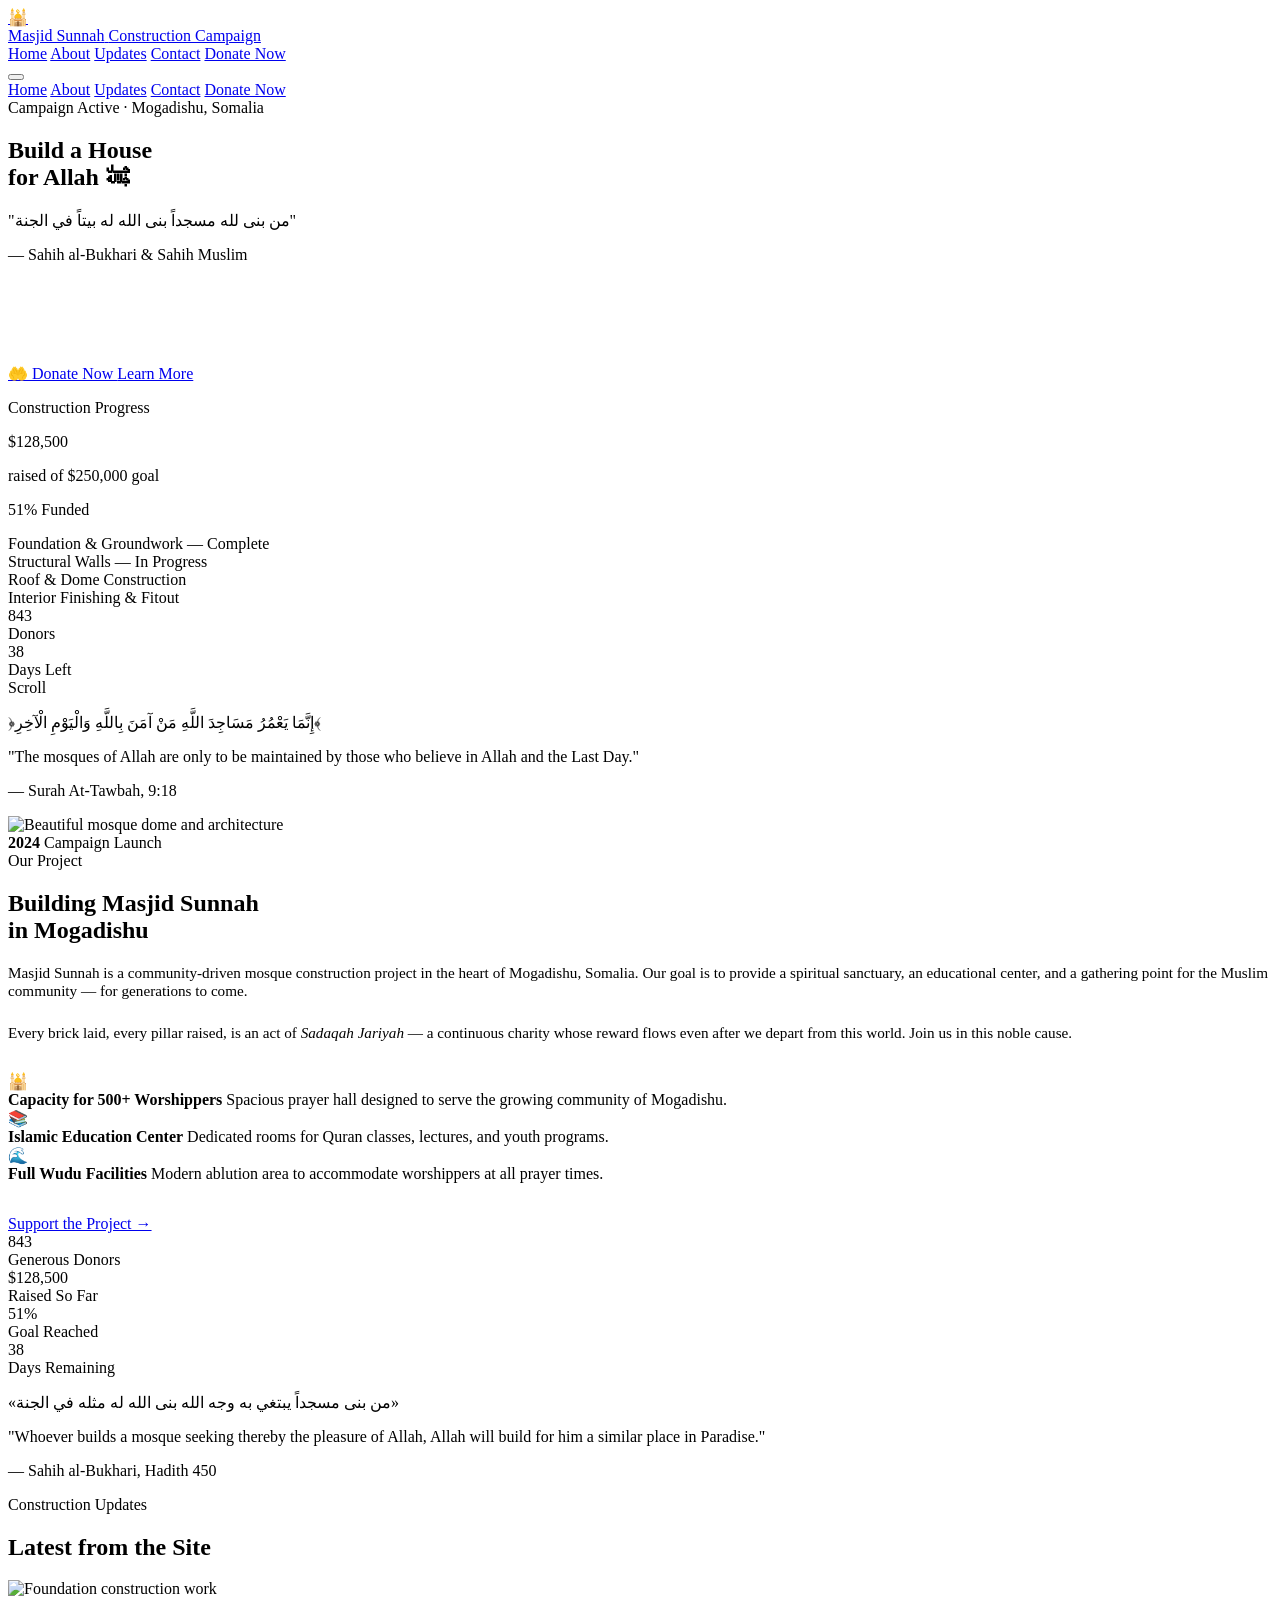
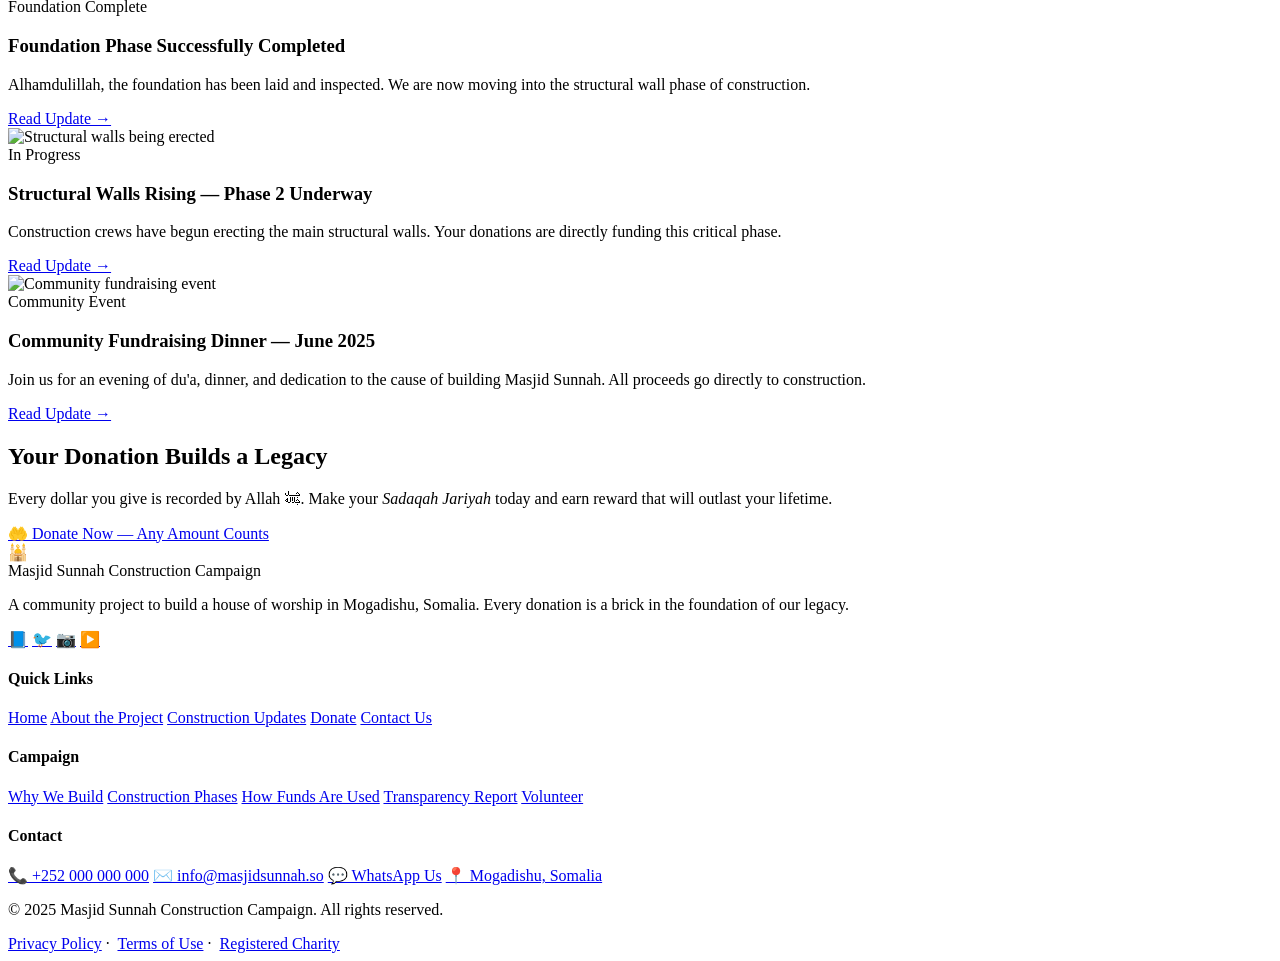
==== index.html @ 6829d504 "Add files via upload" ====
<!DOCTYPE html>
<html lang="en" dir="ltr">
<head>
  <meta charset="UTF-8" />
  <meta name="viewport" content="width=device-width, initial-scale=1.0" />
  <meta name="description" content="Masjid Sunnah – Construction Fundraising Campaign. Join us in building a house of Allah in Mogadishu." />
  <title>Masjid Sunnah – Construction Campaign</title>

  <!-- Fonts -->
  <link rel="preconnect" href="https://fonts.googleapis.com" />
  <link rel="preconnect" href="https://fonts.gstatic.com" crossorigin />
  <link href="https://fonts.googleapis.com/css2?family=Cinzel:wght@400;600;700&family=Amiri:ital,wght@0,400;0,700;1,400&family=Nunito+Sans:wght@300;400;600;700&display=swap" rel="stylesheet" />

  <!-- Stylesheet -->
  <link rel="stylesheet" href="css/style.css" />
</head>
<body>

  <!-- ═══════════════════════════════════════════════════════
       NAVIGATION
  ═══════════════════════════════════════════════════════ -->
  <nav class="navbar" id="navbar" role="navigation" aria-label="Main navigation">
    <div class="nav-inner">

      <!-- Logo -->
      <a href="index.html" class="nav-logo" aria-label="Masjid Sunnah Home">
        <div class="logo-icon" aria-hidden="true">🕌</div>
        <div class="logo-text">
          <span class="logo-name">Masjid Sunnah</span>
          <span class="logo-tagline">Construction Campaign</span>
        </div>
      </a>

      <!-- Desktop Links -->
      <div class="nav-links" role="menubar">
        <a href="index.html"   class="active" role="menuitem">Home</a>
        <a href="#about"                       role="menuitem">About</a>
        <a href="#updates"                     role="menuitem">Updates</a>
        <a href="contact.html"                 role="menuitem">Contact</a>
        <a href="donate.html" class="btn-donate-nav" role="menuitem">Donate Now</a>
      </div>

      <!-- Hamburger -->
      <button class="hamburger" id="hamburger" aria-label="Toggle mobile menu" aria-expanded="false">
        <span></span><span></span><span></span>
      </button>
    </div>

    <!-- Mobile Menu -->
    <div class="mobile-menu" id="mobileMenu" role="menu">
      <a href="index.html"   role="menuitem">Home</a>
      <a href="#about"       role="menuitem">About</a>
      <a href="#updates"     role="menuitem">Updates</a>
      <a href="contact.html" role="menuitem">Contact</a>
      <a href="donate.html" class="btn-donate-nav" role="menuitem">Donate Now</a>
    </div>
  </nav>

  <main>

    <!-- ═══════════════════════════════════════════════════════
         HERO SECTION
    ═══════════════════════════════════════════════════════ -->
    <section class="hero" aria-labelledby="hero-title">
      <div class="hero-bg" role="img" aria-label="Beautiful mosque architecture"></div>

      <div class="hero-content">

        <!-- Left: Copy -->
        <div class="hero-left">
          <div class="hero-badge">
            <span aria-hidden="true"></span>
            Campaign Active · Mogadishu, Somalia
          </div>

          <h1 class="hero-title" id="hero-title">
            Build a House<br>
            <span class="highlight">for Allah ﷻ</span>
          </h1>

          <p class="hero-verse">
            "من بنى لله مسجداً بنى الله له بيتاً في الجنة"
          </p>
          <p class="hero-verse-ref">— Sahih al-Bukhari &amp; Sahih Muslim</p>

          <p style="color:rgba(255,255,255,0.78); max-width:460px; margin-bottom:30px; font-size:0.96rem;">
            Whoever builds a mosque for Allah, Allah will build for him a house in Paradise.
            Be part of this <em>Sadaqah Jariyah</em> — a continuous reward that never ends.
          </p>

          <div class="hero-cta">
            <a href="donate.html" class="btn-primary">
              🤲 Donate Now
            </a>
            <a href="#about" class="btn-secondary">Learn More</a>
          </div>
        </div>

        <!-- Right: Progress Card -->
        <div class="hero-right" aria-label="Fundraising progress">
          <div class="progress-card">
            <p class="pc-title">Construction Progress</p>
            <p class="pc-amount">$128,500</p>
            <p class="pc-goal">raised of $250,000 goal</p>

            <div class="progress-bar-wrap" role="progressbar" aria-valuenow="51" aria-valuemin="0" aria-valuemax="100" aria-label="51% funded">
              <div class="progress-bar-fill" id="heroProgressFill" data-width="51"></div>
            </div>
            <p class="progress-pct">51% Funded</p>

            <!-- Milestones -->
            <div class="milestones" aria-label="Construction milestones">
              <div class="milestone">
                <span class="ms-dot done" aria-label="Completed"></span>
                <span>Foundation &amp; Groundwork — Complete</span>
              </div>
              <div class="milestone">
                <span class="ms-dot active" aria-label="In progress"></span>
                <span>Structural Walls — In Progress</span>
              </div>
              <div class="milestone">
                <span class="ms-dot" aria-label="Pending"></span>
                <span>Roof &amp; Dome Construction</span>
              </div>
              <div class="milestone">
                <span class="ms-dot" aria-label="Pending"></span>
                <span>Interior Finishing &amp; Fitout</span>
              </div>
            </div>

            <div class="pc-stats">
              <div class="pc-stat">
                <div class="pc-stat-num">843</div>
                <div class="pc-stat-lbl">Donors</div>
              </div>
              <div class="pc-stat">
                <div class="pc-stat-num">38</div>
                <div class="pc-stat-lbl">Days Left</div>
              </div>
            </div>
          </div>
        </div>
      </div>

      <!-- Scroll Indicator -->
      <div class="scroll-indicator" aria-hidden="true">
        <span>Scroll</span>
        <div class="scroll-arrow"></div>
      </div>
    </section>

    <!-- ═══════════════════════════════════════════════════════
         QURANIC VERSE BANNER
    ═══════════════════════════════════════════════════════ -->
    <section class="verse-banner fade-up" aria-label="Quranic verse about Sadaqah Jariyah">
      <div class="container">
        <p class="verse-arabic">
          ﴿إِنَّمَا يَعْمُرُ مَسَاجِدَ اللَّهِ مَنْ آمَنَ بِاللَّهِ وَالْيَوْمِ الْآخِرِ﴾
        </p>
        <p class="verse-translation">
          "The mosques of Allah are only to be maintained by those who believe in Allah and the Last Day."
        </p>
        <p class="verse-reference">— Surah At-Tawbah, 9:18</p>
      </div>
    </section>

    <!-- ═══════════════════════════════════════════════════════
         ABOUT / PROJECT SECTION
    ═══════════════════════════════════════════════════════ -->
    <section class="about-section section-pad" id="about" aria-labelledby="about-title">
      <div class="container">
        <div class="about-grid">

          <!-- Image Side -->
          <div class="about-img-wrap fade-up">
            <img
              src="https://images.unsplash.com/photo-1547119913-19b6afce361f?q=80&w=870&auto=format&fit=crop&ixlib=rb-4.1.0&ixid=M3wxMjA3fDB8MHxwaG90by1wYWdlfHx8fGVufDB8fHx8fA%3D%3D"
              alt="Beautiful mosque dome and architecture"
              class="about-img"
              loading="lazy"
            />
            <div class="about-img-badge">
              <strong>2024</strong>
              <span>Campaign Launch</span>
            </div>
          </div>

          <!-- Text Side -->
          <div class="about-text fade-up">
            <span class="section-label">Our Project</span>
            <h2 class="section-title" id="about-title">Building Masjid Sunnah<br>in Mogadishu</h2>
            <div class="divider-gold" style="margin-left:0;"></div>

            <p style="color:var(--text-muted); margin-bottom:24px; font-size:0.95rem;">
              Masjid Sunnah is a community-driven mosque construction project in the heart of Mogadishu, Somalia. Our goal is to provide a spiritual sanctuary, an educational center, and a gathering point for the Muslim community — for generations to come.
            </p>
            <p style="color:var(--text-muted); margin-bottom:30px; font-size:0.95rem;">
              Every brick laid, every pillar raised, is an act of <em>Sadaqah Jariyah</em> — a continuous charity whose reward flows even after we depart from this world. Join us in this noble cause.
            </p>

            <div class="about-points">
              <div class="about-point">
                <div class="ap-icon" aria-hidden="true">🕌</div>
                <div class="ap-text">
                  <strong>Capacity for 500+ Worshippers</strong>
                  <span>Spacious prayer hall designed to serve the growing community of Mogadishu.</span>
                </div>
              </div>
              <div class="about-point">
                <div class="ap-icon" aria-hidden="true">📚</div>
                <div class="ap-text">
                  <strong>Islamic Education Center</strong>
                  <span>Dedicated rooms for Quran classes, lectures, and youth programs.</span>
                </div>
              </div>
              <div class="about-point">
                <div class="ap-icon" aria-hidden="true">🌊</div>
                <div class="ap-text">
                  <strong>Full Wudu Facilities</strong>
                  <span>Modern ablution area to accommodate worshippers at all prayer times.</span>
                </div>
              </div>
            </div>

            <a href="donate.html" class="btn-primary" style="margin-top:32px; display:inline-flex;">
              Support the Project →
            </a>
          </div>
        </div>
      </div>
    </section>

    <!-- ═══════════════════════════════════════════════════════
         STATS STRIP
    ═══════════════════════════════════════════════════════ -->
    <section class="stats-strip fade-up" aria-label="Campaign statistics">
      <div class="container">
        <div class="stats-grid">
          <div class="stat-item">
            <div class="stat-num" data-count="843">843</div>
            <div class="stat-lbl">Generous Donors</div>
          </div>
          <div class="stat-item">
            <div class="stat-num">$128,500</div>
            <div class="stat-lbl">Raised So Far</div>
          </div>
          <div class="stat-item">
            <div class="stat-num">51%</div>
            <div class="stat-lbl">Goal Reached</div>
          </div>
          <div class="stat-item">
            <div class="stat-num">38</div>
            <div class="stat-lbl">Days Remaining</div>
          </div>
        </div>
      </div>
    </section>

    <!-- ═══════════════════════════════════════════════════════
         SECOND VERSE BANNER
    ═══════════════════════════════════════════════════════ -->
    <section class="verse-banner fade-up" aria-label="Hadith about building mosques">
      <div class="container">
        <p class="verse-arabic">
          «من بنى مسجداً يبتغي به وجه الله بنى الله له مثله في الجنة»
        </p>
        <p class="verse-translation">
          "Whoever builds a mosque seeking thereby the pleasure of Allah, Allah will build for him a similar place in Paradise."
        </p>
        <p class="verse-reference">— Sahih al-Bukhari, Hadith 450</p>
      </div>
    </section>

    <!-- ═══════════════════════════════════════════════════════
         NEWS / UPDATES
    ═══════════════════════════════════════════════════════ -->
    <section class="news-section section-pad" id="updates" aria-labelledby="news-title">
      <div class="container">
        <div class="text-center fade-up">
          <span class="section-label">Construction Updates</span>
          <h2 class="section-title" id="news-title">Latest from the Site</h2>
          <div class="divider-gold"></div>
        </div>

        <div class="cards-scroll fade-up">

          <!-- Card 1 -->
          <article class="news-card">
            <img
              src="https://images.unsplash.com/photo-1519817650390-64a93db51149?w=600&q=75"
              alt="Foundation construction work"
              class="nc-img"
              loading="lazy"
            />
            <div class="nc-body">
              <span class="nc-tag">Foundation Complete</span>
              <h3 class="nc-title">Foundation Phase Successfully Completed</h3>
              <p class="nc-excerpt">Alhamdulillah, the foundation has been laid and inspected. We are now moving into the structural wall phase of construction.</p>
              <a href="#" class="nc-link">Read Update →</a>
            </div>
          </article>

          <!-- Card 2 -->
          <article class="news-card">
            <img
              src="https://images.unsplash.com/photo-1708481686679-1bfebe1afefc?q=80&w=870&auto=format&fit=crop&ixlib=rb-4.1.0&ixid=M3wxMjA3fDB8MHxwaG90by1wYWdlfHx8fGVufDB8fHx8fA%3D%3D"
              alt="Structural walls being erected"
              class="nc-img"
              loading="lazy"
            />
            <div class="nc-body">
              <span class="nc-tag">In Progress</span>
              <h3 class="nc-title">Structural Walls Rising — Phase 2 Underway</h3>
              <p class="nc-excerpt">Construction crews have begun erecting the main structural walls. Your donations are directly funding this critical phase.</p>
              <a href="#" class="nc-link">Read Update →</a>
            </div>
          </article>

          <!-- Card 3 -->
          <article class="news-card">
            <img
              src="https://plus.unsplash.com/premium_photo-1726761626379-29144f4ac1e3?q=80&w=871&auto=format&fit=crop&ixlib=rb-4.1.0&ixid=M3wxMjA3fDB8MHxwaG90by1wYWdlfHx8fGVufDB8fHx8fA%3D%3D"
              alt="Community fundraising event"
              class="nc-img"
              loading="lazy"
            />
            <div class="nc-body">
              <span class="nc-tag">Community Event</span>
              <h3 class="nc-title">Community Fundraising Dinner — June 2025</h3>
              <p class="nc-excerpt">Join us for an evening of du'a, dinner, and dedication to the cause of building Masjid Sunnah. All proceeds go directly to construction.</p>
              <a href="#" class="nc-link">Read Update →</a>
            </div>
          </article>

        </div>
      </div>
    </section>

    <!-- ═══════════════════════════════════════════════════════
         DONATE TEASER / CTA SECTION
    ═══════════════════════════════════════════════════════ -->
    <section class="donate-teaser fade-up" aria-labelledby="cta-title">
      <div class="container">
        <h2 id="cta-title">Your Donation Builds a Legacy</h2>
        <p>
          Every dollar you give is recorded by Allah ﷻ. Make your <em>Sadaqah Jariyah</em> today
          and earn reward that will outlast your lifetime.
        </p>
        <a href="donate.html" class="btn-primary">🤲 Donate Now — Any Amount Counts</a>
      </div>
    </section>

  </main>

  <!-- ═══════════════════════════════════════════════════════
       FOOTER
  ═══════════════════════════════════════════════════════ -->
  <footer class="footer" aria-label="Site footer">
    <div class="container">
      <div class="footer-grid">

        <!-- Brand -->
        <div class="fg-brand">
          <div class="nav-logo">
            <div class="logo-icon" aria-hidden="true">🕌</div>
            <div class="logo-text">
              <span class="logo-name">Masjid Sunnah</span>
              <span class="logo-tagline">Construction Campaign</span>
            </div>
          </div>
          <p>A community project to build a house of worship in Mogadishu, Somalia. Every donation is a brick in the foundation of our legacy.</p>
          <div class="social-links" aria-label="Social media links">
            <a href="#" class="social-link" aria-label="Facebook">📘</a>
            <a href="#" class="social-link" aria-label="Twitter / X">🐦</a>
            <a href="#" class="social-link" aria-label="Instagram">📷</a>
            <a href="#" class="social-link" aria-label="YouTube">▶️</a>
          </div>
        </div>

        <!-- Quick Links -->
        <div class="fg-col">
          <h4>Quick Links</h4>
          <a href="index.html">Home</a>
          <a href="#about">About the Project</a>
          <a href="#updates">Construction Updates</a>
          <a href="donate.html">Donate</a>
          <a href="contact.html">Contact Us</a>
        </div>

        <!-- Campaign -->
        <div class="fg-col">
          <h4>Campaign</h4>
          <a href="#">Why We Build</a>
          <a href="#">Construction Phases</a>
          <a href="#">How Funds Are Used</a>
          <a href="#">Transparency Report</a>
          <a href="#">Volunteer</a>
        </div>

        <!-- Contact -->
        <div class="fg-col">
          <h4>Contact</h4>
          <a href="tel:+252000000000">📞 +252 000 000 000</a>
          <a href="mailto:info@masjidsunnah.so">✉️ info@masjidsunnah.so</a>
          <a href="https://wa.me/252000000000" target="_blank" rel="noopener noreferrer">💬 WhatsApp Us</a>
          <a href="contact.html">📍 Mogadishu, Somalia</a>
        </div>

      </div>

      <div class="footer-bottom">
        <p>&copy; 2025 Masjid Sunnah Construction Campaign. All rights reserved.</p>
        <div>
          <a href="#">Privacy Policy</a>&nbsp;·&nbsp;
          <a href="#">Terms of Use</a>&nbsp;·&nbsp;
          <a href="#">Registered Charity</a>
        </div>
      </div>
    </div>
  </footer>

  <!-- ═══════════════════════════════════════════════════════
       JAVASCRIPT
  ═══════════════════════════════════════════════════════ -->
  <script>
    // ── Navbar scroll effect ──────────────────────────────
    const navbar = document.getElementById('navbar');
    window.addEventListener('scroll', () => {
      navbar.classList.toggle('scrolled', window.scrollY > 60);
    });

    // ── Hamburger toggle ─────────────────────────────────
    const hamburger   = document.getElementById('hamburger');
    const mobileMenu  = document.getElementById('mobileMenu');
    hamburger.addEventListener('click', () => {
      const open = mobileMenu.classList.toggle('open');
      hamburger.setAttribute('aria-expanded', open);
    });

    // ── Scroll-reveal (IntersectionObserver) ─────────────
    const observer = new IntersectionObserver((entries) => {
      entries.forEach(entry => {
        if (entry.isIntersecting) {
          entry.target.classList.add('visible');
          observer.unobserve(entry.target);
        }
      });
    }, { threshold: 0.12 });
    document.querySelectorAll('.fade-up').forEach(el => observer.observe(el));

    // ── Animate progress bar ─────────────────────────────
    const fill = document.getElementById('heroProgressFill');
    if (fill) {
      setTimeout(() => {
        fill.style.width = fill.dataset.width + '%';
      }, 600);
    }
  </script>

</body>
</html>
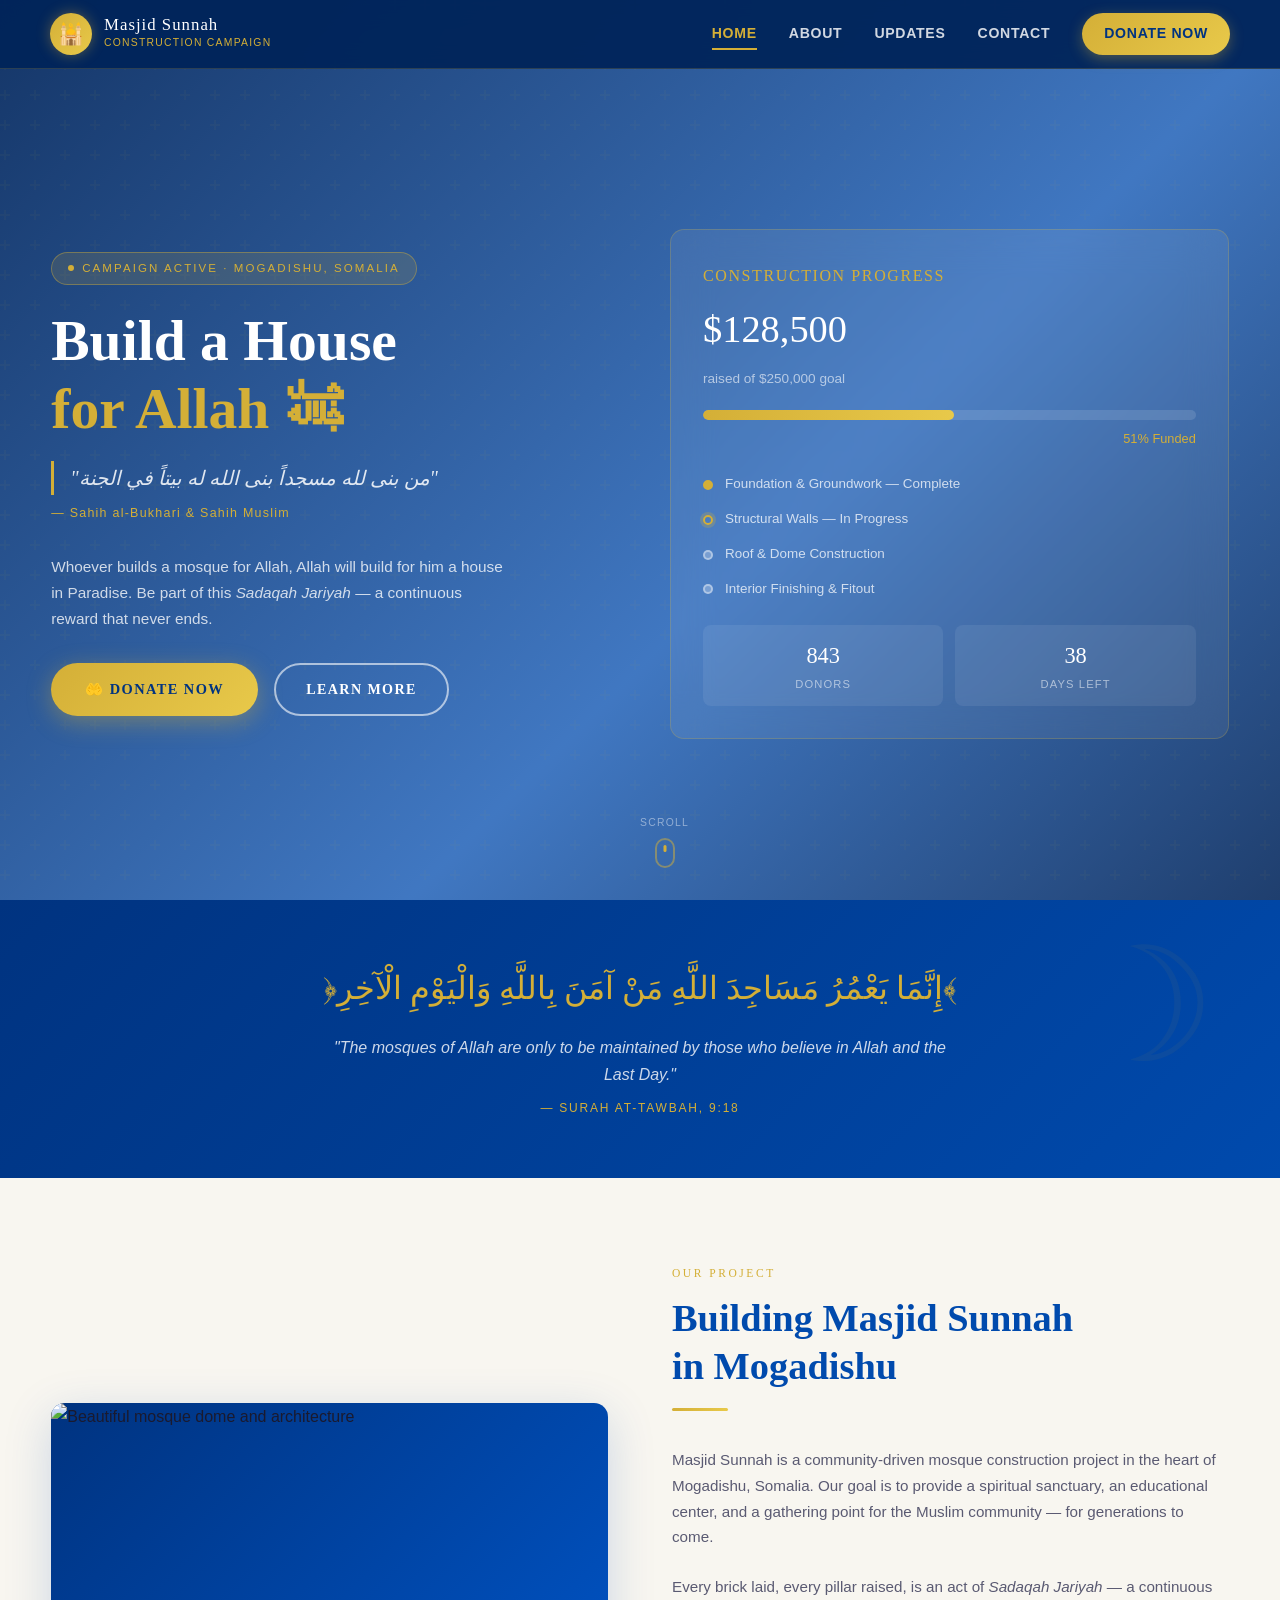
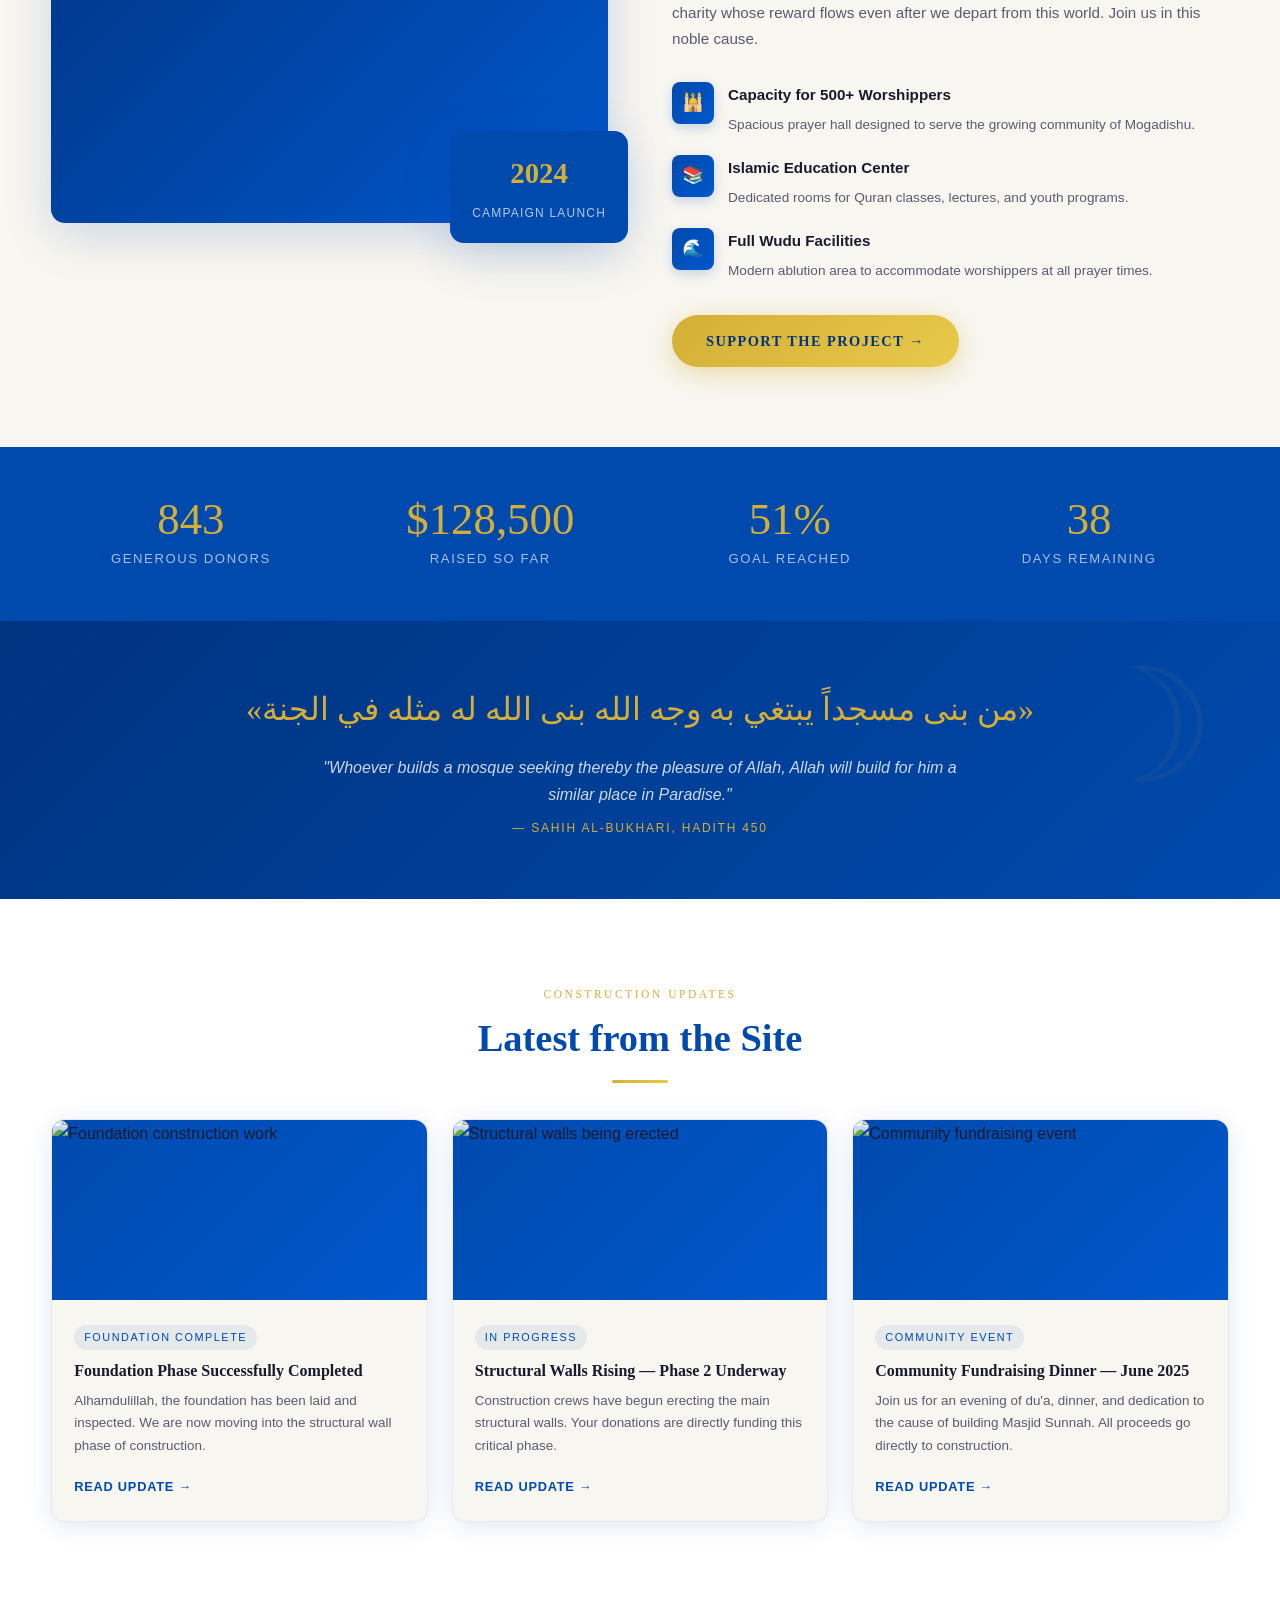
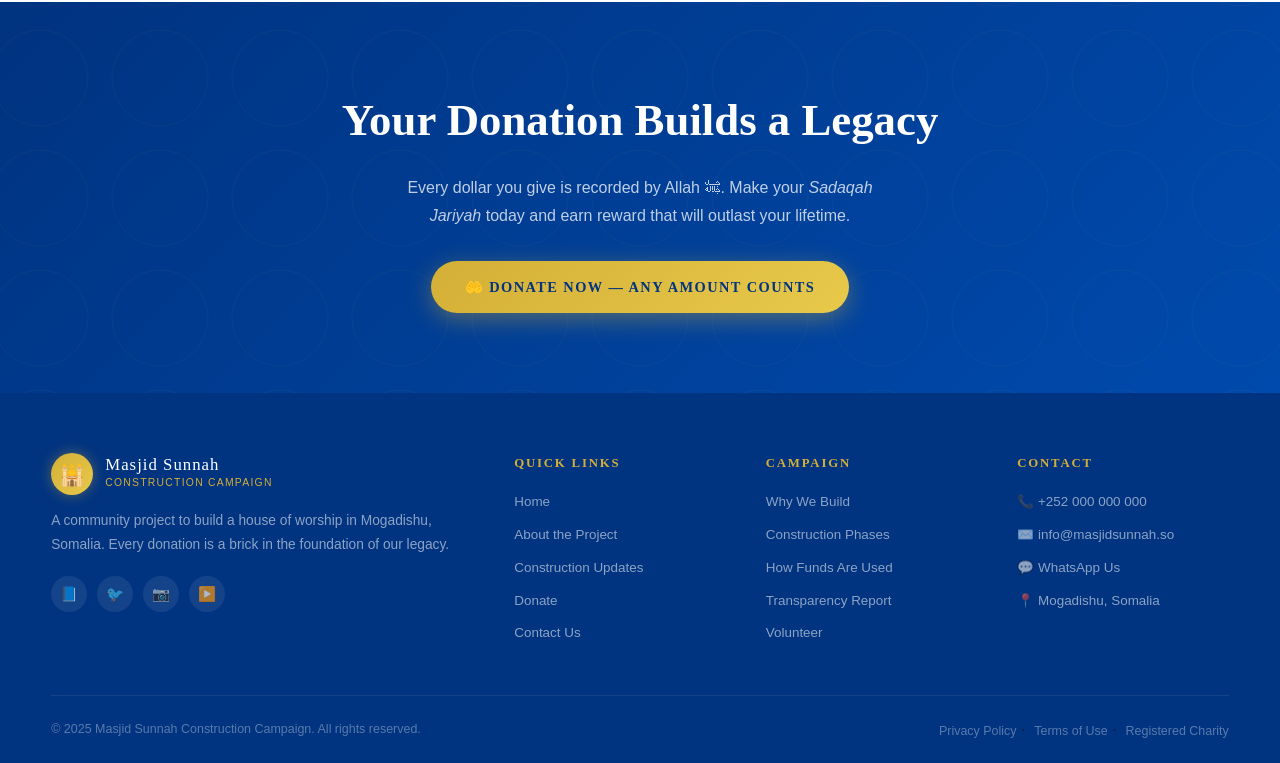
==== commit c876f6c1: "Update stylesheet link path in index.html" ====
--- a/index.html
+++ b/index.html
@@ -12,7 +12,7 @@
   <link href="https://fonts.googleapis.com/css2?family=Cinzel:wght@400;600;700&family=Amiri:ital,wght@0,400;0,700;1,400&family=Nunito+Sans:wght@300;400;600;700&display=swap" rel="stylesheet" />
 
   <!-- Stylesheet -->
-  <link rel="stylesheet" href="css/style.css" />
+  <link rel="stylesheet" href="style.css" />
 </head>
 <body>
 
--- a/style.css
+++ b/style.css
@@ -0,0 +1,878 @@
+/* ============================================================
+   Masjid Sunnah – Construction Fundraising Campaign
+   style.css  |  Single stylesheet for all 3 pages
+   Palette : Royal Blue #004aad | Gold #d4af37 | White #ffffff
+   ============================================================ */
+
+/* ── Google Fonts ── */
+@import url('https://fonts.googleapis.com/css2?family=Cinzel:wght@400;600;700&family=Amiri:ital,wght@0,400;0,700;1,400&family=Nunito+Sans:wght@300;400;600;700&display=swap');
+
+/* ── CSS Variables ── */
+:root {
+  --blue:        #004aad;
+  --blue-dark:   #003380;
+  --blue-light:  #0057cc;
+  --gold:        #d4af37;
+  --gold-light:  #e8c94a;
+  --gold-pale:   #f5e9b8;
+  --white:       #ffffff;
+  --off-white:   #f8f6f0;
+  --text:        #1a1a2e;
+  --text-muted:  #5a5a72;
+  --shadow:      0 4px 24px rgba(0,74,173,0.12);
+  --shadow-lg:   0 12px 48px rgba(0,74,173,0.18);
+  --radius:      14px;
+  --radius-sm:   8px;
+  --transition:  all 0.3s cubic-bezier(0.4,0,0.2,1);
+  --font-display:'Cinzel', serif;
+  --font-arabic: 'Amiri', serif;
+  --font-body:   'Nunito Sans', sans-serif;
+}
+
+/* ── Reset & Base ── */
+*, *::before, *::after { box-sizing: border-box; margin: 0; padding: 0; }
+html { scroll-behavior: smooth; font-size: 16px; }
+body {
+  font-family: var(--font-body);
+  color: var(--text);
+  background: var(--white);
+  line-height: 1.7;
+  overflow-x: hidden;
+}
+img { max-width: 100%; display: block; }
+a  { text-decoration: none; color: inherit; }
+ul { list-style: none; }
+button { cursor: pointer; font-family: inherit; border: none; outline: none; }
+
+/* ── Utility ── */
+.container   { width: 92%; max-width: 1180px; margin: 0 auto; }
+.section-pad { padding: 80px 0; }
+.text-center { text-align: center; }
+.gold        { color: var(--gold); }
+.visually-hidden { position: absolute; width: 1px; height: 1px; overflow: hidden; clip: rect(0,0,0,0); }
+
+/* ── Section Headings ── */
+.section-label {
+  display: inline-block;
+  font-family: var(--font-display);
+  font-size: 0.72rem;
+  letter-spacing: 0.22em;
+  text-transform: uppercase;
+  color: var(--gold);
+  margin-bottom: 10px;
+}
+.section-title {
+  font-family: var(--font-display);
+  font-size: clamp(1.6rem, 4vw, 2.4rem);
+  color: var(--blue);
+  line-height: 1.25;
+  margin-bottom: 14px;
+}
+.section-sub {
+  font-size: 1rem;
+  color: var(--text-muted);
+  max-width: 560px;
+  margin: 0 auto;
+}
+.divider-gold {
+  width: 56px; height: 3px;
+  background: linear-gradient(90deg, var(--gold), var(--gold-light));
+  border-radius: 2px;
+  margin: 18px auto 36px;
+}
+
+/* ================================================================
+   NAVIGATION
+================================================================ */
+.navbar {
+  position: fixed; top: 0; left: 0; right: 0;
+  z-index: 1000;
+  padding: 0 20px;
+  background: rgba(0, 36, 90, 0.95);
+  backdrop-filter: blur(12px);
+  border-bottom: 1px solid rgba(212,175,55,0.2);
+  transition: var(--transition);
+}
+.navbar.scrolled {
+  background: rgba(0, 51, 128, 0.98);
+  box-shadow: 0 2px 20px rgba(0,0,0,0.25);
+}
+.nav-inner {
+  display: flex;
+  align-items: center;
+  justify-content: space-between;
+  height: 68px;
+  max-width: 1180px;
+  margin: 0 auto;
+}
+/* Logo */
+.nav-logo { display: flex; align-items: center; gap: 12px; }
+.logo-icon {
+  width: 42px; height: 42px;
+  background: linear-gradient(135deg, var(--gold), var(--gold-light));
+  border-radius: 50%;
+  display: flex; align-items: center; justify-content: center;
+  font-size: 1.3rem;
+  box-shadow: 0 0 14px rgba(212,175,55,0.4);
+}
+.logo-text { display: flex; flex-direction: column; }
+.logo-name {
+  font-family: var(--font-display);
+  font-size: 1.05rem;
+  color: var(--white);
+  letter-spacing: 0.06em;
+  line-height: 1;
+}
+.logo-tagline {
+  font-size: 0.65rem;
+  color: var(--gold);
+  letter-spacing: 0.12em;
+  text-transform: uppercase;
+}
+/* Nav links */
+.nav-links { display: flex; align-items: center; gap: 32px; }
+.nav-links a {
+  font-size: 0.88rem;
+  font-weight: 600;
+  color: rgba(255,255,255,0.82);
+  letter-spacing: 0.05em;
+  text-transform: uppercase;
+  position: relative;
+  transition: var(--transition);
+}
+.nav-links a::after {
+  content: '';
+  position: absolute; bottom: -4px; left: 0; right: 0;
+  height: 2px;
+  background: var(--gold);
+  transform: scaleX(0);
+  transition: var(--transition);
+}
+.nav-links a:hover, .nav-links a.active { color: var(--gold); }
+.nav-links a:hover::after, .nav-links a.active::after { transform: scaleX(1); }
+.btn-donate-nav {
+  background: linear-gradient(135deg, var(--gold), var(--gold-light));
+  color: var(--blue-dark) !important;
+  padding: 9px 22px;
+  border-radius: 50px;
+  font-weight: 700;
+  font-size: 0.84rem;
+  letter-spacing: 0.06em;
+  text-transform: uppercase;
+  transition: var(--transition);
+  box-shadow: 0 4px 14px rgba(212,175,55,0.35);
+}
+.btn-donate-nav:hover {
+  transform: translateY(-1px);
+  box-shadow: 0 6px 20px rgba(212,175,55,0.5);
+}
+.btn-donate-nav::after { display: none !important; }
+/* Hamburger */
+.hamburger {
+  display: none;
+  flex-direction: column; gap: 5px;
+  background: transparent; padding: 6px;
+}
+.hamburger span {
+  display: block; width: 24px; height: 2px;
+  background: var(--gold);
+  border-radius: 2px;
+  transition: var(--transition);
+}
+/* Mobile menu */
+.mobile-menu {
+  display: none;
+  flex-direction: column;
+  background: rgba(0,36,90,0.98);
+  padding: 20px 24px 28px;
+  border-top: 1px solid rgba(212,175,55,0.15);
+}
+.mobile-menu a {
+  color: rgba(255,255,255,0.85);
+  font-size: 1rem;
+  font-weight: 600;
+  padding: 12px 0;
+  border-bottom: 1px solid rgba(255,255,255,0.07);
+  text-transform: uppercase;
+  letter-spacing: 0.08em;
+  transition: var(--transition);
+}
+.mobile-menu a:hover { color: var(--gold); }
+.mobile-menu .btn-donate-nav { margin-top: 16px; text-align: center; }
+.mobile-menu.open { display: flex; }
+
+/* ================================================================
+   BUTTONS
+================================================================ */
+.btn-primary {
+  display: inline-flex; align-items: center; gap: 8px;
+  background: linear-gradient(135deg, var(--gold), var(--gold-light));
+  color: var(--blue-dark);
+  font-family: var(--font-display);
+  font-size: 0.9rem;
+  font-weight: 700;
+  letter-spacing: 0.1em;
+  text-transform: uppercase;
+  padding: 14px 34px;
+  border-radius: 50px;
+  box-shadow: 0 6px 24px rgba(212,175,55,0.4);
+  transition: var(--transition);
+}
+.btn-primary:hover {
+  transform: translateY(-2px);
+  box-shadow: 0 10px 32px rgba(212,175,55,0.55);
+}
+.btn-secondary {
+  display: inline-flex; align-items: center; gap: 8px;
+  background: transparent;
+  color: var(--white);
+  font-family: var(--font-display);
+  font-size: 0.88rem;
+  font-weight: 600;
+  letter-spacing: 0.1em;
+  text-transform: uppercase;
+  padding: 13px 30px;
+  border-radius: 50px;
+  border: 2px solid rgba(255,255,255,0.6);
+  transition: var(--transition);
+}
+.btn-secondary:hover { border-color: var(--gold); color: var(--gold); }
+.btn-blue {
+  display: inline-flex; align-items: center; gap: 8px;
+  background: var(--blue);
+  color: var(--white);
+  font-family: var(--font-display);
+  font-size: 0.9rem;
+  font-weight: 700;
+  letter-spacing: 0.08em;
+  text-transform: uppercase;
+  padding: 14px 34px;
+  border-radius: 50px;
+  box-shadow: 0 6px 24px rgba(0,74,173,0.35);
+  transition: var(--transition);
+}
+.btn-blue:hover { background: var(--blue-dark); transform: translateY(-2px); }
+
+/* ================================================================
+   HERO – HOME
+================================================================ */
+.hero {
+  position: relative;
+  min-height: 100vh;
+  display: flex; align-items: center;
+  padding-top: 68px;
+  overflow: hidden;
+}
+.hero-bg {
+  position: absolute; inset: 0;
+  background:
+    linear-gradient(135deg, rgba(0,36,90,0.92) 0%, rgba(0,74,173,0.75) 60%, rgba(0,36,90,0.88) 100%),
+    url('https://images.unsplash.com/photo-1580418827493-f2b22c0a76cb?w=1800&q=80') center/cover no-repeat;
+}
+/* Geometric overlay */
+.hero-bg::after {
+  content: '';
+  position: absolute; inset: 0;
+  background: url("data:image/svg+xml,%3Csvg width='60' height='60' viewBox='0 0 60 60' xmlns='http://www.w3.org/2000/svg'%3E%3Cg fill='none' fill-rule='evenodd'%3E%3Cg fill='%23d4af37' fill-opacity='0.04'%3E%3Cpath d='M36 34v-4h-2v4h-4v2h4v4h2v-4h4v-2h-4zm0-30V0h-2v4h-4v2h4v4h2V6h4V4h-4zM6 34v-4H4v4H0v2h4v4h2v-4h4v-2H6zM6 4V0H4v4H0v2h4v4h2V6h4V4H6z'/%3E%3C/g%3E%3C/g%3E%3C/svg%3E");
+}
+.hero-content {
+  position: relative; z-index: 2;
+  width: 92%; max-width: 1180px; margin: 0 auto;
+  display: grid; grid-template-columns: 1fr 1fr; gap: 60px; align-items: center;
+}
+.hero-left { animation: fadeUp 0.9s ease both; }
+.hero-badge {
+  display: inline-flex; align-items: center; gap: 8px;
+  background: rgba(212,175,55,0.15);
+  border: 1px solid rgba(212,175,55,0.4);
+  color: var(--gold);
+  font-size: 0.72rem;
+  letter-spacing: 0.18em;
+  text-transform: uppercase;
+  padding: 6px 16px;
+  border-radius: 50px;
+  margin-bottom: 22px;
+}
+.hero-badge span { width: 6px; height: 6px; background: var(--gold); border-radius: 50%; animation: pulse 2s infinite; }
+.hero-title {
+  font-family: var(--font-display);
+  font-size: clamp(2.2rem, 5vw, 3.6rem);
+  color: var(--white);
+  line-height: 1.18;
+  margin-bottom: 10px;
+}
+.hero-title .highlight {
+  color: var(--gold);
+  display: block;
+}
+.hero-verse {
+  font-family: var(--font-arabic);
+  font-size: 1.25rem;
+  color: rgba(255,255,255,0.85);
+  font-style: italic;
+  margin: 18px 0 8px;
+  padding-left: 16px;
+  border-left: 3px solid var(--gold);
+}
+.hero-verse-ref {
+  font-size: 0.78rem;
+  color: var(--gold);
+  letter-spacing: 0.1em;
+  margin-bottom: 30px;
+}
+.hero-cta { display: flex; gap: 16px; flex-wrap: wrap; }
+
+/* Hero Progress Card */
+.hero-right { animation: fadeUp 0.9s ease 0.2s both; }
+.progress-card {
+  background: rgba(255,255,255,0.07);
+  backdrop-filter: blur(20px);
+  border: 1px solid rgba(212,175,55,0.25);
+  border-radius: var(--radius);
+  padding: 32px;
+}
+.pc-title {
+  font-family: var(--font-display);
+  font-size: 1rem;
+  color: var(--gold);
+  letter-spacing: 0.1em;
+  text-transform: uppercase;
+  margin-bottom: 8px;
+}
+.pc-amount {
+  font-family: var(--font-display);
+  font-size: 2.4rem;
+  color: var(--white);
+  margin-bottom: 4px;
+}
+.pc-goal { font-size: 0.85rem; color: rgba(255,255,255,0.6); margin-bottom: 20px; }
+.progress-bar-wrap {
+  background: rgba(255,255,255,0.12);
+  border-radius: 50px;
+  height: 10px;
+  margin-bottom: 8px;
+  overflow: hidden;
+}
+.progress-bar-fill {
+  height: 100%;
+  background: linear-gradient(90deg, var(--gold), var(--gold-light));
+  border-radius: 50px;
+  width: 0%;
+  transition: width 2s cubic-bezier(0.4,0,0.2,1);
+}
+.progress-pct { font-size: 0.8rem; color: var(--gold); text-align: right; margin-bottom: 24px; }
+/* Milestones */
+.milestones { display: flex; flex-direction: column; gap: 12px; margin-bottom: 24px; }
+.milestone {
+  display: flex; align-items: center; gap: 12px;
+  font-size: 0.84rem; color: rgba(255,255,255,0.75);
+}
+.ms-dot {
+  width: 10px; height: 10px; border-radius: 50%; flex-shrink: 0;
+  background: rgba(255,255,255,0.25);
+  border: 2px solid rgba(255,255,255,0.4);
+}
+.ms-dot.done { background: var(--gold); border-color: var(--gold); }
+.ms-dot.active { background: transparent; border-color: var(--gold); box-shadow: 0 0 0 3px rgba(212,175,55,0.25); animation: pulse 2s infinite; }
+.pc-stats { display: grid; grid-template-columns: 1fr 1fr; gap: 12px; }
+.pc-stat {
+  background: rgba(255,255,255,0.07);
+  border-radius: var(--radius-sm);
+  padding: 12px 14px;
+  text-align: center;
+}
+.pc-stat-num { font-family: var(--font-display); font-size: 1.4rem; color: var(--white); }
+.pc-stat-lbl { font-size: 0.7rem; color: rgba(255,255,255,0.55); text-transform: uppercase; letter-spacing: 0.1em; }
+
+/* ================================================================
+   SCROLL INDICATOR
+================================================================ */
+.scroll-indicator {
+  position: absolute; bottom: 32px; left: 50%; transform: translateX(-50%);
+  display: flex; flex-direction: column; align-items: center; gap: 6px;
+  z-index: 2; animation: fadeUp 1s ease 0.6s both;
+}
+.scroll-indicator span { font-size: 0.65rem; color: rgba(255,255,255,0.45); letter-spacing: 0.12em; text-transform: uppercase; }
+.scroll-arrow {
+  width: 20px; height: 30px;
+  border: 2px solid rgba(212,175,55,0.5);
+  border-radius: 10px;
+  position: relative;
+}
+.scroll-arrow::after {
+  content: '';
+  position: absolute; top: 5px; left: 50%; transform: translateX(-50%);
+  width: 3px; height: 7px;
+  background: var(--gold);
+  border-radius: 2px;
+  animation: scrollBounce 1.6s infinite;
+}
+
+/* ================================================================
+   QURANIC VERSE BANNER
+================================================================ */
+.verse-banner {
+  background: linear-gradient(135deg, var(--blue-dark) 0%, var(--blue) 100%);
+  padding: 60px 20px;
+  text-align: center;
+  position: relative;
+  overflow: hidden;
+}
+.verse-banner::before {
+  content: '☽';
+  position: absolute; top: -30px; right: 5%;
+  font-size: 10rem; color: rgba(212,175,55,0.06);
+  pointer-events: none;
+}
+.verse-arabic {
+  font-family: var(--font-arabic);
+  font-size: clamp(1.4rem, 3vw, 2rem);
+  color: var(--gold);
+  margin-bottom: 16px;
+  line-height: 1.8;
+}
+.verse-translation {
+  font-family: var(--font-body);
+  font-size: 1rem;
+  color: rgba(255,255,255,0.8);
+  font-style: italic;
+  max-width: 640px;
+  margin: 0 auto 10px;
+}
+.verse-reference {
+  font-size: 0.75rem;
+  color: var(--gold);
+  letter-spacing: 0.15em;
+  text-transform: uppercase;
+}
+
+/* ================================================================
+   ABOUT SECTION
+================================================================ */
+.about-section { background: var(--off-white); }
+.about-grid { display: grid; grid-template-columns: 1fr 1fr; gap: 64px; align-items: center; }
+.about-img-wrap { position: relative; }
+.about-img {
+  width: 100%; border-radius: var(--radius);
+  box-shadow: var(--shadow-lg);
+  object-fit: cover; height: 420px;
+  background: linear-gradient(135deg, var(--blue-dark), var(--blue-light));
+  /* fallback colour if image fails */
+}
+.about-img-badge {
+  position: absolute; bottom: -20px; right: -20px;
+  background: var(--blue);
+  color: var(--white);
+  padding: 18px 22px;
+  border-radius: var(--radius);
+  box-shadow: var(--shadow-lg);
+  text-align: center;
+}
+.about-img-badge strong { display: block; font-family: var(--font-display); font-size: 1.8rem; color: var(--gold); }
+.about-img-badge span { font-size: 0.75rem; text-transform: uppercase; letter-spacing: 0.1em; color: rgba(255,255,255,0.7); }
+.about-points { display: flex; flex-direction: column; gap: 18px; margin-top: 28px; }
+.about-point { display: flex; gap: 14px; align-items: flex-start; }
+.ap-icon {
+  flex-shrink: 0; width: 42px; height: 42px;
+  background: linear-gradient(135deg, var(--blue), var(--blue-light));
+  border-radius: var(--radius-sm);
+  display: flex; align-items: center; justify-content: center;
+  font-size: 1.1rem;
+  box-shadow: 0 4px 12px rgba(0,74,173,0.2);
+}
+.ap-text strong { display: block; font-size: 0.95rem; font-weight: 700; color: var(--text); margin-bottom: 2px; }
+.ap-text span { font-size: 0.85rem; color: var(--text-muted); }
+
+/* ================================================================
+   STATS STRIP
+================================================================ */
+.stats-strip {
+  background: var(--blue);
+  padding: 50px 0;
+}
+.stats-grid { display: grid; grid-template-columns: repeat(4, 1fr); gap: 20px; }
+.stat-item { text-align: center; }
+.stat-num {
+  font-family: var(--font-display);
+  font-size: clamp(2rem, 4vw, 2.8rem);
+  color: var(--gold);
+  line-height: 1;
+  margin-bottom: 6px;
+}
+.stat-lbl { font-size: 0.82rem; color: rgba(255,255,255,0.65); text-transform: uppercase; letter-spacing: 0.12em; }
+
+/* ================================================================
+   NEWS / UPDATES SECTION
+================================================================ */
+.news-section { background: var(--white); }
+.cards-scroll {
+  display: grid; grid-template-columns: repeat(3, 1fr); gap: 24px;
+}
+.news-card {
+  background: var(--off-white);
+  border-radius: var(--radius);
+  overflow: hidden;
+  box-shadow: var(--shadow);
+  transition: var(--transition);
+  border: 1px solid rgba(0,74,173,0.07);
+}
+.news-card:hover { transform: translateY(-6px); box-shadow: var(--shadow-lg); }
+.nc-img {
+  height: 180px; width: 100%;
+  object-fit: cover;
+  background: linear-gradient(135deg, var(--blue), var(--blue-light));
+}
+.nc-body { padding: 22px; }
+.nc-tag {
+  display: inline-block;
+  font-size: 0.68rem; letter-spacing: 0.14em; text-transform: uppercase;
+  color: var(--blue); background: rgba(0,74,173,0.08);
+  padding: 3px 10px; border-radius: 50px;
+  margin-bottom: 10px;
+}
+.nc-title { font-family: var(--font-display); font-size: 1rem; color: var(--text); margin-bottom: 8px; line-height: 1.35; }
+.nc-excerpt { font-size: 0.84rem; color: var(--text-muted); margin-bottom: 14px; }
+.nc-link { font-size: 0.8rem; font-weight: 700; color: var(--blue); letter-spacing: 0.06em; text-transform: uppercase; }
+.nc-link:hover { color: var(--gold); }
+
+/* ================================================================
+   DONATION TEASER
+================================================================ */
+.donate-teaser {
+  background: linear-gradient(135deg, var(--blue-dark), var(--blue));
+  padding: 80px 20px;
+  text-align: center;
+  position: relative; overflow: hidden;
+}
+.donate-teaser::before {
+  content: '';
+  position: absolute; inset: 0;
+  background: url("data:image/svg+xml,%3Csvg width='100' height='100' viewBox='0 0 100 100' xmlns='http://www.w3.org/2000/svg'%3E%3Ccircle cx='50' cy='50' r='40' fill='none' stroke='%23d4af37' stroke-width='0.5' stroke-opacity='0.08'/%3E%3C/svg%3E") center/120px repeat;
+}
+.donate-teaser h2 {
+  font-family: var(--font-display);
+  font-size: clamp(1.8rem, 4vw, 2.8rem);
+  color: var(--white); margin-bottom: 16px;
+  position: relative;
+}
+.donate-teaser p { color: rgba(255,255,255,0.75); max-width: 520px; margin: 0 auto 32px; position: relative; }
+.donate-teaser .btn-primary { position: relative; }
+
+/* ================================================================
+   DONATE PAGE – HERO
+================================================================ */
+.donate-hero {
+  padding: 130px 20px 70px;
+  text-align: center;
+  background: linear-gradient(175deg, var(--blue-dark) 0%, var(--blue) 100%);
+  position: relative; overflow: hidden;
+}
+.donate-hero::before {
+  content: '';
+  position: absolute; inset: 0;
+  background: url("data:image/svg+xml,%3Csvg width='60' height='60' viewBox='0 0 60 60' xmlns='http://www.w3.org/2000/svg'%3E%3Cg fill='none' fill-rule='evenodd'%3E%3Cg fill='%23d4af37' fill-opacity='0.04'%3E%3Cpath d='M36 34v-4h-2v4h-4v2h4v4h2v-4h4v-2h-4zm0-30V0h-2v4h-4v2h4v4h2V6h4V4h-4zM6 34v-4H4v4H0v2h4v4h2v-4h4v-2H6zM6 4V0H4v4H0v2h4v4h2V6h4V4H6z'/%3E%3C/g%3E%3C/g%3E%3C/svg%3E");
+}
+.donate-hero h1 {
+  font-family: var(--font-display);
+  font-size: clamp(2rem, 5vw, 3.2rem);
+  color: var(--white); margin-bottom: 14px; position: relative;
+}
+.donate-hero p { color: rgba(255,255,255,0.75); max-width: 540px; margin: 0 auto; position: relative; }
+/* Mini progress bar on donate page */
+.donate-progress-wrap { max-width: 560px; margin: 34px auto 0; position: relative; }
+.dp-label { display: flex; justify-content: space-between; margin-bottom: 8px; }
+.dp-label span { font-size: 0.8rem; color: rgba(255,255,255,0.65); }
+.dp-label strong { font-size: 0.8rem; color: var(--gold); }
+
+/* ================================================================
+   DONATION FORM
+================================================================ */
+.donate-section { background: var(--off-white); }
+.donate-layout { display: grid; grid-template-columns: 1.4fr 1fr; gap: 40px; align-items: start; }
+.donate-card {
+  background: var(--white);
+  border-radius: var(--radius);
+  padding: 40px;
+  box-shadow: var(--shadow-lg);
+  border: 1px solid rgba(0,74,173,0.06);
+}
+.form-title {
+  font-family: var(--font-display);
+  font-size: 1.45rem;
+  color: var(--blue);
+  margin-bottom: 6px;
+}
+.form-subtitle { font-size: 0.88rem; color: var(--text-muted); margin-bottom: 28px; }
+/* Amount buttons */
+.amount-grid { display: grid; grid-template-columns: repeat(3, 1fr); gap: 10px; margin-bottom: 14px; }
+.amount-btn {
+  padding: 13px 10px;
+  border-radius: var(--radius-sm);
+  background: var(--off-white);
+  border: 2px solid #e0e0e8;
+  font-family: var(--font-display);
+  font-size: 1rem;
+  color: var(--text);
+  transition: var(--transition);
+}
+.amount-btn:hover { border-color: var(--blue); color: var(--blue); }
+.amount-btn.active {
+  background: var(--blue);
+  border-color: var(--blue);
+  color: var(--white);
+  box-shadow: 0 4px 14px rgba(0,74,173,0.3);
+}
+.custom-amount-wrap { position: relative; margin-bottom: 24px; }
+.custom-amount-wrap input {
+  width: 100%; padding: 13px 16px 13px 34px;
+  border: 2px solid #e0e0e8;
+  border-radius: var(--radius-sm);
+  font-size: 1rem;
+  font-family: var(--font-body);
+  color: var(--text);
+  transition: var(--transition);
+  background: var(--off-white);
+}
+.custom-amount-wrap input:focus { border-color: var(--blue); background: var(--white); outline: none; }
+.custom-amount-wrap .currency { position: absolute; left: 13px; top: 50%; transform: translateY(-50%); font-size: 0.9rem; color: var(--text-muted); }
+/* Frequency */
+.freq-tabs { display: flex; gap: 0; margin-bottom: 24px; border: 2px solid #e0e0e8; border-radius: var(--radius-sm); overflow: hidden; }
+.freq-tab {
+  flex: 1; padding: 10px;
+  background: var(--off-white);
+  font-size: 0.84rem; font-weight: 600;
+  color: var(--text-muted);
+  border: none;
+  transition: var(--transition);
+  text-align: center;
+}
+.freq-tab.active { background: var(--blue); color: var(--white); }
+/* Payment methods */
+.pm-label { font-size: 0.8rem; font-weight: 700; text-transform: uppercase; letter-spacing: 0.1em; color: var(--text-muted); margin-bottom: 12px; }
+.pm-grid { display: grid; grid-template-columns: repeat(3, 1fr); gap: 10px; margin-bottom: 24px; }
+.pm-btn {
+  padding: 14px 10px;
+  border: 2px solid #e0e0e8;
+  border-radius: var(--radius-sm);
+  background: var(--off-white);
+  display: flex; flex-direction: column; align-items: center; gap: 6px;
+  cursor: pointer;
+  transition: var(--transition);
+}
+.pm-btn:hover { border-color: var(--blue); }
+.pm-btn.active { border-color: var(--blue); background: rgba(0,74,173,0.04); box-shadow: 0 4px 12px rgba(0,74,173,0.12); }
+.pm-icon { font-size: 1.4rem; }
+.pm-name { font-size: 0.68rem; font-weight: 700; text-transform: uppercase; letter-spacing: 0.08em; color: var(--text); }
+/* Form fields */
+.form-group { margin-bottom: 18px; }
+.form-group label { display: block; font-size: 0.82rem; font-weight: 700; color: var(--text); margin-bottom: 6px; }
+.form-group input, .form-group select, .form-group textarea {
+  width: 100%; padding: 12px 16px;
+  border: 2px solid #e0e0e8; border-radius: var(--radius-sm);
+  font-size: 0.92rem; font-family: var(--font-body); color: var(--text);
+  background: var(--off-white); transition: var(--transition);
+}
+.form-group input:focus, .form-group select:focus, .form-group textarea:focus {
+  outline: none; border-color: var(--blue); background: var(--white);
+}
+.form-row { display: grid; grid-template-columns: 1fr 1fr; gap: 14px; }
+.form-check { display: flex; align-items: flex-start; gap: 10px; font-size: 0.82rem; color: var(--text-muted); margin-bottom: 20px; }
+.form-check input[type=checkbox] { margin-top: 3px; accent-color: var(--blue); }
+.btn-submit {
+  width: 100%; padding: 16px;
+  background: linear-gradient(135deg, var(--gold), var(--gold-light));
+  color: var(--blue-dark);
+  font-family: var(--font-display);
+  font-size: 1rem; font-weight: 700; letter-spacing: 0.1em;
+  text-transform: uppercase;
+  border-radius: 50px; border: none;
+  box-shadow: 0 6px 24px rgba(212,175,55,0.4);
+  transition: var(--transition);
+}
+.btn-submit:hover { transform: translateY(-2px); box-shadow: 0 10px 32px rgba(212,175,55,0.55); }
+.secure-note { display: flex; align-items: center; justify-content: center; gap: 6px; margin-top: 12px; font-size: 0.75rem; color: var(--text-muted); }
+/* Sidebar */
+.donate-sidebar { display: flex; flex-direction: column; gap: 24px; }
+.sidebar-card {
+  background: var(--white); border-radius: var(--radius); padding: 28px;
+  box-shadow: var(--shadow); border: 1px solid rgba(0,74,173,0.06);
+}
+.sc-title { font-family: var(--font-display); font-size: 1rem; color: var(--blue); margin-bottom: 16px; }
+.impact-list { display: flex; flex-direction: column; gap: 14px; }
+.impact-item { display: flex; gap: 12px; align-items: flex-start; }
+.ii-icon { font-size: 1.2rem; flex-shrink: 0; margin-top: 2px; }
+.ii-text strong { display: block; font-size: 0.88rem; font-weight: 700; color: var(--text); }
+.ii-text span { font-size: 0.8rem; color: var(--text-muted); }
+/* Payment info cards */
+.pay-info-card { background: rgba(0,74,173,0.04); border-radius: var(--radius-sm); padding: 16px; border: 1px solid rgba(0,74,173,0.1); }
+.pay-info-title { font-size: 0.8rem; font-weight: 700; color: var(--blue); margin-bottom: 8px; display: flex; align-items: center; gap: 6px; }
+.pay-info-detail { font-size: 0.82rem; color: var(--text-muted); }
+.pay-info-detail strong { color: var(--text); }
+
+/* ================================================================
+   CONTACT PAGE
+================================================================ */
+.contact-hero {
+  padding: 130px 20px 60px;
+  text-align: center;
+  background: linear-gradient(175deg, var(--blue-dark), var(--blue));
+  position: relative; overflow: hidden;
+}
+.contact-hero h1 {
+  font-family: var(--font-display);
+  font-size: clamp(2rem, 5vw, 3rem);
+  color: var(--white); margin-bottom: 12px;
+}
+.contact-hero p { color: rgba(255,255,255,0.72); max-width: 500px; margin: 0 auto; }
+.contact-section { background: var(--off-white); }
+.contact-layout { display: grid; grid-template-columns: 1fr 1.4fr; gap: 40px; align-items: start; }
+/* Contact Info */
+.contact-info { display: flex; flex-direction: column; gap: 20px; }
+.ci-card {
+  background: var(--white);
+  border-radius: var(--radius);
+  padding: 24px;
+  box-shadow: var(--shadow);
+  border: 1px solid rgba(0,74,173,0.06);
+  display: flex; gap: 16px; align-items: flex-start;
+  transition: var(--transition);
+}
+.ci-card:hover { transform: translateY(-3px); box-shadow: var(--shadow-lg); }
+.ci-icon {
+  width: 46px; height: 46px; flex-shrink: 0;
+  background: linear-gradient(135deg, var(--blue), var(--blue-light));
+  border-radius: var(--radius-sm);
+  display: flex; align-items: center; justify-content: center;
+  font-size: 1.2rem;
+  box-shadow: 0 4px 12px rgba(0,74,173,0.25);
+}
+.ci-body strong { display: block; font-size: 0.85rem; text-transform: uppercase; letter-spacing: 0.08em; color: var(--blue); margin-bottom: 4px; }
+.ci-body span, .ci-body a { font-size: 0.88rem; color: var(--text-muted); }
+.ci-body a:hover { color: var(--blue); }
+/* WhatsApp button */
+.whatsapp-btn {
+  display: flex; align-items: center; gap: 12px;
+  background: #25D366;
+  color: var(--white) !important;
+  padding: 14px 22px;
+  border-radius: var(--radius-sm);
+  font-weight: 700; font-size: 0.9rem;
+  box-shadow: 0 4px 16px rgba(37,211,102,0.35);
+  transition: var(--transition);
+}
+.whatsapp-btn:hover { background: #1fb958; transform: translateY(-2px); }
+/* Map placeholder */
+.map-wrap {
+  border-radius: var(--radius);
+  overflow: hidden;
+  box-shadow: var(--shadow);
+  margin-top: 20px;
+  height: 200px;
+  background: linear-gradient(135deg, #e8f0fe, #d2e3fc);
+  display: flex; align-items: center; justify-content: center;
+  border: 2px dashed rgba(0,74,173,0.2);
+}
+.map-placeholder { text-align: center; }
+.map-placeholder span { font-size: 2rem; }
+.map-placeholder p { font-size: 0.82rem; color: var(--text-muted); margin-top: 6px; }
+/* Contact Form */
+.contact-form-card {
+  background: var(--white); border-radius: var(--radius); padding: 40px;
+  box-shadow: var(--shadow-lg); border: 1px solid rgba(0,74,173,0.06);
+}
+.contact-form-card h2 {
+  font-family: var(--font-display);
+  font-size: 1.4rem; color: var(--blue); margin-bottom: 6px;
+}
+.contact-form-card p { font-size: 0.88rem; color: var(--text-muted); margin-bottom: 28px; }
+
+/* ================================================================
+   FOOTER
+================================================================ */
+.footer {
+  background: var(--blue-dark);
+  padding: 60px 0 0;
+}
+.footer-grid { display: grid; grid-template-columns: 2fr 1fr 1fr 1fr; gap: 40px; padding-bottom: 40px; }
+.fg-brand p { font-size: 0.86rem; color: rgba(255,255,255,0.55); margin: 14px 0 20px; line-height: 1.7; }
+.fg-brand .nav-logo { margin-bottom: 0; }
+.social-links { display: flex; gap: 10px; }
+.social-link {
+  width: 36px; height: 36px;
+  background: rgba(255,255,255,0.08);
+  border-radius: 50%;
+  display: flex; align-items: center; justify-content: center;
+  font-size: 0.9rem;
+  color: rgba(255,255,255,0.65);
+  transition: var(--transition);
+}
+.social-link:hover { background: var(--gold); color: var(--blue-dark); }
+.fg-col h4 {
+  font-family: var(--font-display);
+  font-size: 0.8rem; letter-spacing: 0.14em; text-transform: uppercase;
+  color: var(--gold); margin-bottom: 16px;
+}
+.fg-col a { display: block; font-size: 0.84rem; color: rgba(255,255,255,0.55); margin-bottom: 10px; transition: var(--transition); }
+.fg-col a:hover { color: var(--white); }
+.footer-bottom {
+  border-top: 1px solid rgba(255,255,255,0.08);
+  padding: 20px 0;
+  display: flex; align-items: center; justify-content: space-between;
+  flex-wrap: wrap; gap: 10px;
+}
+.footer-bottom p, .footer-bottom a { font-size: 0.78rem; color: rgba(255,255,255,0.35); }
+.footer-bottom a:hover { color: var(--gold); }
+
+/* ================================================================
+   ANIMATIONS
+================================================================ */
+@keyframes fadeUp {
+  from { opacity: 0; transform: translateY(30px); }
+  to   { opacity: 1; transform: translateY(0); }
+}
+@keyframes pulse {
+  0%, 100% { opacity: 1; }
+  50%       { opacity: 0.4; }
+}
+@keyframes scrollBounce {
+  0%, 100% { transform: translateX(-50%) translateY(0); opacity: 1; }
+  80%       { transform: translateX(-50%) translateY(10px); opacity: 0; }
+}
+.fade-up { opacity: 0; transform: translateY(28px); transition: opacity 0.7s ease, transform 0.7s ease; }
+.fade-up.visible { opacity: 1; transform: translateY(0); }
+
+/* ================================================================
+   RESPONSIVE – TABLET
+================================================================ */
+@media (max-width: 1024px) {
+  .hero-content   { grid-template-columns: 1fr; gap: 40px; }
+  .hero-right     { display: none; } /* shown via card on mobile */
+  .about-grid     { grid-template-columns: 1fr; }
+  .about-img-badge{ right: 20px; }
+  .stats-grid     { grid-template-columns: repeat(2, 1fr); }
+  .cards-scroll   { grid-template-columns: repeat(2, 1fr); }
+  .donate-layout  { grid-template-columns: 1fr; }
+  .contact-layout { grid-template-columns: 1fr; }
+  .footer-grid    { grid-template-columns: 1fr 1fr; }
+}
+/* ================================================================
+   RESPONSIVE – MOBILE
+================================================================ */
+@media (max-width: 640px) {
+  .section-pad { padding: 56px 0; }
+  .nav-links { display: none; }
+  .hamburger { display: flex; }
+  .hero { min-height: 95vh; }
+  .hero-title { font-size: 2rem; }
+  .hero-cta { flex-direction: column; }
+  .hero-cta a { text-align: center; justify-content: center; }
+  .stats-grid { grid-template-columns: repeat(2, 1fr); }
+  .cards-scroll { grid-template-columns: 1fr; }
+  .amount-grid { grid-template-columns: repeat(2, 1fr); }
+  .pm-grid { grid-template-columns: repeat(3, 1fr); }
+  .form-row { grid-template-columns: 1fr; }
+  .footer-grid { grid-template-columns: 1fr; gap: 30px; }
+  .footer-bottom { flex-direction: column; text-align: center; }
+  .donate-card { padding: 26px 20px; }
+  .contact-form-card { padding: 26px 20px; }
+}
